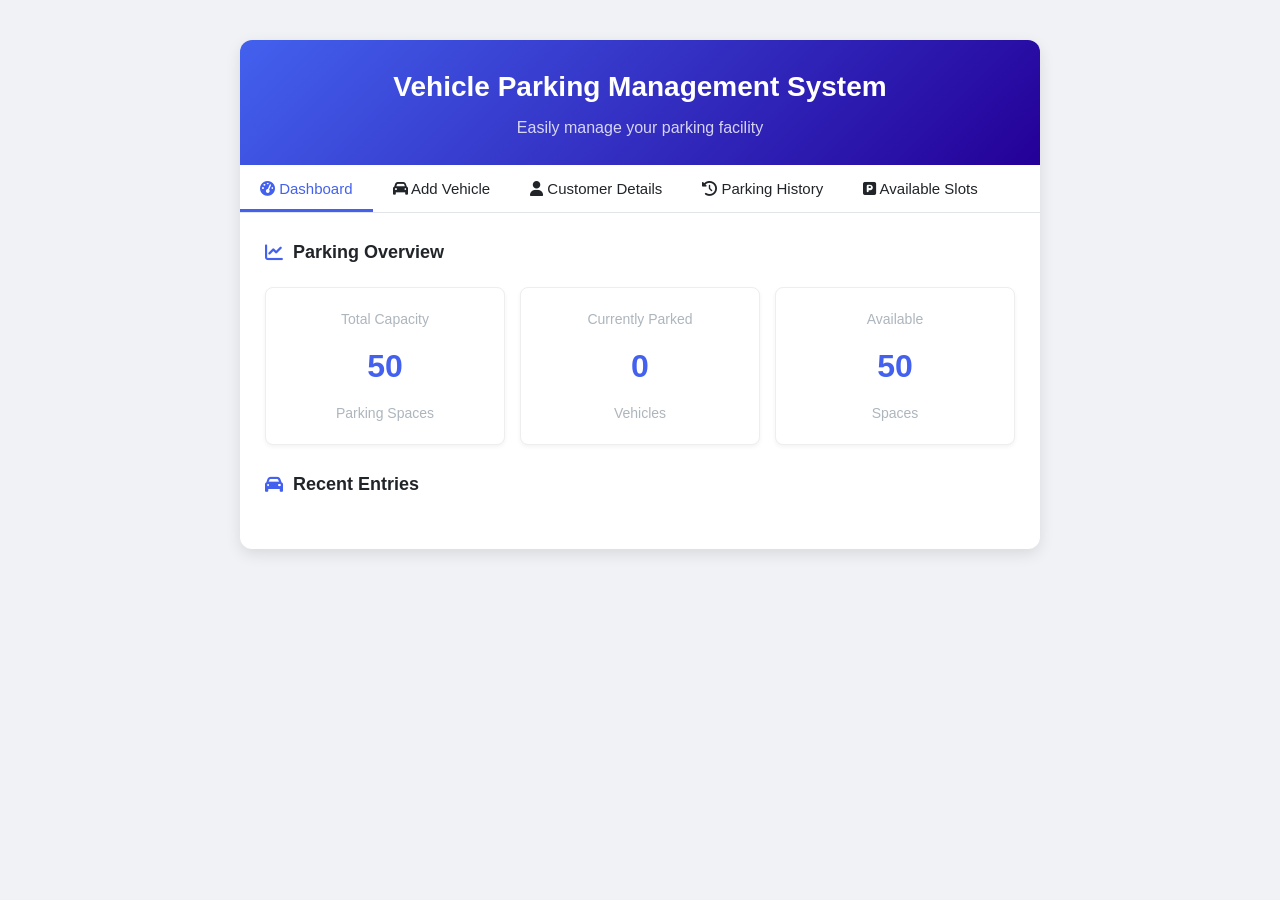
==== target/classes/static/index.html @ e585efd1 "initial commit" ====
<!DOCTYPE html>
<html lang="en">
<head>
    <meta charset="UTF-8">
    <meta name="viewport" content="width=device-width, initial-scale=1.0">
    <title>Vehicle Parking Management System</title>
    <link rel="stylesheet" href="https://cdnjs.cloudflare.com/ajax/libs/font-awesome/6.4.0/css/all.min.css">
    <link rel="stylesheet" href="styles.css">
    <script src="script.js"></script>
</head>
<body>
<div class="container">
    <header>
        <h1>Vehicle Parking Management System</h1>
        <p>Easily manage your parking facility</p>
    </header>

    <div class="tabs">
        <button class="tab-button active" onclick="openTab('dashboardTab')">
            <i class="fas fa-tachometer-alt"></i> Dashboard
        </button>
        <button class="tab-button" onclick="openTab('addVehicleTab')">
            <i class="fas fa-car"></i> Add Vehicle
        </button>
        <button class="tab-button" onclick="openTab('customerDetailsTab')">
            <i class="fas fa-user"></i> Customer Details
        </button>
        <button class="tab-button" onclick="openTab('parkingHistoryTab')">
            <i class="fas fa-history"></i> Parking History
        </button>
        <button class="tab-button" onclick="openTab('availableSlotsTab')">
            <i class="fas fa-parking"></i> Available Slots
        </button>
    </div>

    <div id="dashboardTab" class="content active">
        <h3 class="section-title"><i class="fas fa-chart-line"></i> Parking Overview</h3>

        <div class="stat-cards">
            <div class="stat-card">
                <div class="label">Total Capacity</div>
                <div class="number">50</div>
                <div class="label">Parking Spaces</div>
            </div>
            <div class="stat-card">
                <div class="label">Currently Parked</div>
                <div class="number" id="parkedCount">0</div>
                <div class="label">Vehicles</div>
            </div>
            <div class="stat-card">
                <div class="label">Available</div>
                <div class="number" id="availableCount">50</div>
                <div class="label">Spaces</div>
            </div>
        </div>

        <h3 class="section-title"><i class="fas fa-car"></i> Recent Entries</h3>
        <div id="recentVehicles" class="vehicle-list"></div>
    </div>

    <div id="addVehicleTab" class="content">
        <h3 class="section-title"><i class="fas fa-plus-circle"></i> Add New Vehicle</h3>

        <div class="form-group">
            <div class="input-group">
                <input type="text" id="vehicleNumber" placeholder="Enter Vehicle Number (e.g., ABC123)">
                <select id="vehicleType">
                    <option value="car">Car</option>
                    <option value="motorcycle">Motorcycle</option>
                    <option value="truck">Truck</option>
                </select>
            </div>
        </div>

        <div class="form-group">
            <div class="input-group">
                <input type="text" id="ownerName" placeholder="Owner Name (Optional)">
                <input type="tel" id="ownerPhone" placeholder="Phone Number (Optional)">
            </div>
        </div>

        <button onclick="addVehicle()"><i class="fas fa-plus"></i> Add Vehicle</button>

        <h3 class="section-title" style="margin-top: 30px;"><i class="fas fa-list"></i> Currently Parked Vehicles</h3>
        <div id="vehicleList" class="vehicle-list"></div>
    </div>

    <div id="customerDetailsTab" class="content">
        <h3 class="section-title"><i class="fas fa-users"></i> Customer Details</h3>
        <div class="empty-state">
            <i class="fas fa-user-clock"></i>
            <p>Feature coming soon...</p>
            <p>Track your regular customers and their parking habits</p>
        </div>
    </div>

    <div id="parkingHistoryTab" class="content">
        <h3 class="section-title"><i class="fas fa-history"></i> Parking History</h3>
        <div class="empty-state">
            <i class="fas fa-calendar-alt"></i>
            <p>Feature coming soon...</p>
            <p>See past parking records and analytics</p>
        </div>
    </div>

    <div id="availableSlotsTab" class="content">
        <h3 class="section-title"><i class="fas fa-parking"></i> Available Slots</h3>
        <div class="empty-state">
            <i class="fas fa-map-marked-alt"></i>
            <p>Feature coming soon...</p>
            <p>Visual representation of available parking slots</p>
        </div>
    </div>
</div>
---- target/classes/static/styles.css ----
:root {
    --primary: #4361ee;
    --primary-light: #ffffff;
    --secondary: #ffffff;
    --danger: #e63946;
    --success: #2a9d8f;
    --light: #f8f9fa;
    --dark: #212529;
    --gray: #adb5bd;
}

* {
    margin: 0;
    padding: 0;
    box-sizing: border-box;
}

body {
    font-family: 'Segoe UI', Tahoma, Geneva, Verdana, sans-serif;
    background-color: #f0f2f5;
    color: var(--dark);
    line-height: 1.6;
}

.container {
    max-width: 800px;
    margin: 40px auto;
    background: white;
    border-radius: 12px;
    box-shadow: 0 5px 15px rgba(0, 0, 0, 0.1);
    overflow: hidden;
}

header {
    background: linear-gradient(135deg, var(--primary), rgb(36, 0, 152));
    color: white;
    padding: 25px 20px;
    text-align: center;
}

header h1 {
    font-size: 28px;
    font-weight: 600;
    margin-bottom: 5px;
}

header p {
    opacity: 0.8;
    font-size: 16px;
}

.tabs {
    display: flex;
    background-color: white;
    border-bottom: 1px solid #e1e4e8;
    overflow-x: auto;
    position: sticky;
    top: 0;
    z-index: 10;
}

.tab-button {
    padding: 15px 20px;
    background: none;
    border: none;
    color: var(--dark);
    font-size: 15px;
    font-weight: 500;
    cursor: pointer;
    transition: all 0.3s ease;
    white-space: nowrap;
    position: relative;
}

.tab-button::after {
    content: '';
    position: absolute;
    bottom: 0;
    left: 0;
    width: 100%;
    height: 3px;
    background-color: var(--primary);
    transform: scaleX(0);
    transition: transform 0.3s ease;
}

.tab-button:hover {
    color: var(--primary);
    background-color: white;
}

.tab-button.active {
    color: var(--primary);
}

.tab-button.active::after {
    transform: scaleX(1);
}

.content {
    display: none;
    padding: 25px;
}

.content.active {
    display: block;
    animation: fadeIn 0.5s ease;
}

@keyframes fadeIn {
    from { opacity: 0; transform: translateY(10px); }
    to { opacity: 1; transform: translateY(0); }
}

.section-title {
    margin-bottom: 20px;
    color: var(--dark);
    font-weight: 600;
    font-size: 18px;
    display: flex;
    align-items: center;
}

.section-title i {
    margin-right: 10px;
    color: var(--primary);
}

.form-group {
    margin-bottom: 20px;
}

.input-group {
    display: flex;
    gap: 10px;
}

input, select {
    width: 100%;
    padding: 12px 15px;
    border: 1px solid #ddd;
    border-radius: 6px;
    font-size: 15px;
    transition: border 0.3s ease;
}

input:focus, select:focus {
    border-color: var(--primary);
    outline: none;
    box-shadow: 0 0 0 3px rgba(67, 97, 238, 0.1);
}

button {
    background-color: var(--primary);
    color: white;
    border: none;
    border-radius: 6px;
    padding: 12px 20px;
    cursor: pointer;
    font-size: 15px;
    font-weight: 500;
    transition: all 0.3s ease;
}

button:hover {
    background-color: #011570;
    transform: translateY(-2px);
}

button.secondary {
    background-color: white;
    color: var(--primary);
    border: 1px solid var(--primary);
}

button.secondary:hover {
    background-color: rgba(67, 97, 238, 0.1);
}

button.danger {
    background-color: var(--danger);
}

button.danger:hover {
    background-color: #c1121f;
}

.vehicle-list {
    margin-top: 25px;
}

.vehicle-item {
    display: flex;
    justify-content: space-between;
    align-items: center;
    background: #f8f9fa;
    padding: 15px;
    margin-bottom: 10px;
    border-radius: 8px;
    border-left: 4px solid var(--primary);
    transition: all 0.3s ease;
}

.vehicle-item:hover {
    transform: translateY(-2px);
    box-shadow: 0 4px 6px rgba(0, 0, 0, 0.1);
}

.vehicle-info {
    display: flex;
    flex-direction: column;
}

.vehicle-number {
    font-weight: 600;
    font-size: 16px;
}

.vehicle-time {
    font-size: 14px;
    color: var(--gray);
    margin-top: 4px;
}

.actions button {
    margin-left: 10px;
    padding: 8px 15px;
}

.empty-state {
    text-align: center;
    padding: 40px 20px;
    color: var(--gray);
}

.empty-state i {
    font-size: 48px;
    margin-bottom: 15px;
    color: #ddd;
}

.stat-cards {
    display: grid;
    grid-template-columns: repeat(auto-fill, minmax(220px, 1fr));
    gap: 15px;
    margin-bottom: 25px;
}

.stat-card {
    background: white;
    border-radius: 8px;
    padding: 20px;
    box-shadow: 0 2px 4px rgba(0, 0, 0, 0.05);
    text-align: center;
    border: 1px solid #eee;
}

.stat-card .number {
    font-size: 32px;
    font-weight: 700;
    color: var(--primary);
    margin: 10px 0;
}

.stat-card .label {
    color: var(--gray);
    font-size: 14px;
}

@media (max-width: 768px) {
    .container {
        margin: 20px;
        border-radius: 8px;
    }

    .input-group {
        flex-direction: column;
    }

    .actions {
        display: flex;
        margin-top: 10px;
    }

    .actions button {
        flex: 1;
        margin: 0 5px;
        font-size: 13px;
        padding: 8px;
    }
}
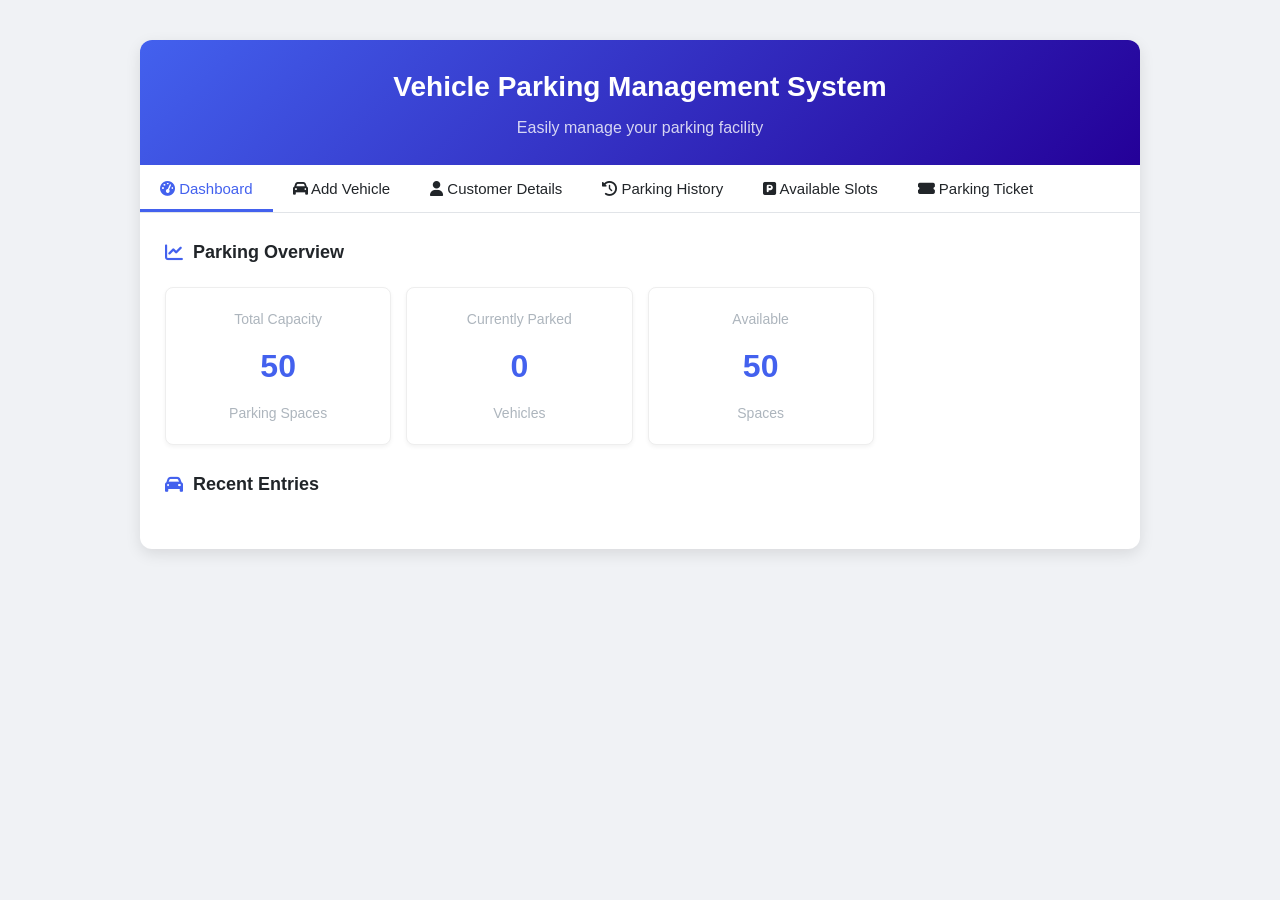
==== commit 45634474: "Merge branch 'main' into dev" ====
--- a/target/classes/static/index.html
+++ b/target/classes/static/index.html
@@ -6,7 +6,6 @@
     <title>Vehicle Parking Management System</title>
     <link rel="stylesheet" href="https://cdnjs.cloudflare.com/ajax/libs/font-awesome/6.4.0/css/all.min.css">
     <link rel="stylesheet" href="styles.css">
-    <script src="script.js"></script>
 </head>
 <body>
 <div class="container">
@@ -30,6 +29,9 @@
         </button>
         <button class="tab-button" onclick="openTab('availableSlotsTab')">
             <i class="fas fa-parking"></i> Available Slots
+        </button>
+        <button class="tab-button" onclick="openTab('parkingTicketTab')">
+            <i class="fas fa-ticket-alt"></i> Parking Ticket
         </button>
     </div>
 
@@ -85,31 +87,83 @@
         <div id="vehicleList" class="vehicle-list"></div>
     </div>
 
+    <!-- Customer Details Tab -->
     <div id="customerDetailsTab" class="content">
         <h3 class="section-title"><i class="fas fa-users"></i> Customer Details</h3>
-        <div class="empty-state">
-            <i class="fas fa-user-clock"></i>
-            <p>Feature coming soon...</p>
-            <p>Track your regular customers and their parking habits</p>
+
+        <div class="customer-tabs">
+            <div class="customer-tab active" onclick="showCustomerTab('allCustomers')">All Customers</div>
+            <div class="customer-tab" onclick="showCustomerTab('frequentCustomers')">Frequent Customers</div>
+            <div class="customer-tab" onclick="showCustomerTab('searchCustomer')">Search Customer</div>
+        </div>
+
+        <div id="allCustomers" class="customer-tab-content active">
+            <div id="customerList" class="vehicle-list"></div>
+        </div>
+
+        <div id="frequentCustomersTab" class="customer-tab-content">
+            <div id="frequentCustomersList" class="vehicle-list"></div>
+        </div>
+
+        <div id="searchCustomer" class="customer-tab-content">
+            <div class="form-group">
+                <div class="input-group">
+                    <input type="text" id="customerPhone" placeholder="Enter Customer Phone Number">
+                    <button onclick="searchCustomer()"><i class="fas fa-search"></i> Search</button>
+                </div>
+            </div>
+            <div id="customerSearchResult" class="vehicle-list"></div>
         </div>
     </div>
 
+    <!-- Parking History Tab -->
     <div id="parkingHistoryTab" class="content">
         <h3 class="section-title"><i class="fas fa-history"></i> Parking History</h3>
-        <div class="empty-state">
-            <i class="fas fa-calendar-alt"></i>
-            <p>Feature coming soon...</p>
-            <p>See past parking records and analytics</p>
+
+        <div class="form-group">
+            <div class="input-group">
+                <input type="text" id="historyVehicleNumber" placeholder="Search by Vehicle Number (Optional)">
+                <button onclick="searchParkingHistory()"><i class="fas fa-search"></i> Search</button>
+            </div>
         </div>
+
+        <div id="historyList" class="vehicle-list"></div>
     </div>
 
+    <!-- Available Slots Tab -->
     <div id="availableSlotsTab" class="content">
-        <h3 class="section-title"><i class="fas fa-parking"></i> Available Slots</h3>
-        <div class="empty-state">
-            <i class="fas fa-map-marked-alt"></i>
-            <p>Feature coming soon...</p>
-            <p>Visual representation of available parking slots</p>
+        <h3 class="section-title"><i class="fas fa-parking"></i> Parking Slots</h3>
+
+        <div class="slot-filter">
+            <button class="slot-filter-btn active" onclick="showAllSlots()">All Slots</button>
+            <button class="slot-filter-btn" onclick="showAvailableSlots()">Available</button>
+            <button class="slot-filter-btn" onclick="showOccupiedSlots()">Occupied</button>
         </div>
+
+        <div id="slotsList" class="slots-container"></div>
+<<<<<<< HEAD
+    </div>
+
+    <!-- Parking Ticket Tab -->
+    <div id="parkingTicketTab" class="content">
+        <h3 class="section-title"><i class="fas fa-ticket-alt"></i> Parking Ticket</h3>
+
+        <div class="form-group">
+            <div class="input-group">
+                <input type="text" id="ticketVehicleNumber" placeholder="Enter Vehicle Number">
+            </div>
+        </div>
+
+        <button onclick="generateTicket()">
+            <i class="fas fa-receipt"></i> Generate Ticket
+        </button>
+
+        <div id="ticketResult" style="margin-top: 20px;"></div>
+=======
+>>>>>>> main
     </div>
 </div>
 
+<script src="script.js"></script>
+</body>
+</html>
--- a/target/classes/static/styles.css
+++ b/target/classes/static/styles.css
@@ -23,7 +23,7 @@
 }
 
 .container {
-    max-width: 800px;
+    max-width: 1000px;
     margin: 40px auto;
     background: white;
     border-radius: 12px;
@@ -164,6 +164,7 @@
 
 button:hover {
     background-color: #011570;
+    color: #ffffff;
     transform: translateY(-2px);
 }
 
@@ -267,6 +268,131 @@
     font-size: 14px;
 }
 
+/* Customer tabs styling */
+.customer-tabs {
+    display: flex;
+    border-bottom: 1px solid #e1e4e8;
+    margin-bottom: 20px;
+}
+
+.customer-tab {
+    padding: 10px 20px;
+    cursor: pointer;
+    font-weight: 500;
+    border-bottom: 2px solid transparent;
+}
+
+.customer-tab.active {
+    color: var(--primary);
+    border-bottom: 2px solid var(--primary);
+}
+
+.customer-tab-content {
+    display: none;
+}
+
+.customer-tab-content.active {
+    display: block;
+}
+
+/* Slots styling */
+.slot-filter {
+    display: flex;
+    margin-bottom: 20px;
+    gap: 10px;
+}
+
+.slot-filter-btn {
+    padding: 8px 15px;
+    background-color: white;
+    color: var(--dark);
+    border: 1px solid #ddd;
+}
+
+.slot-filter-btn.active {
+    background-color: var(--primary);
+    color: white;
+    border-color: var(--primary);
+}
+
+.slots-container {
+    display: grid;
+    grid-template-columns: repeat(auto-fill, minmax(80px, 1fr));
+    gap: 10px;
+}
+
+.slot {
+    height: 80px;
+    border-radius: 8px;
+    display: flex;
+    align-items: center;
+    justify-content: center;
+    font-weight: 600;
+    transition: all 0.3s ease;
+}
+
+.slot.available {
+    background-color: #e8f4ea;
+    color: var(--success);
+    border: 1px solid #c1e7c5;
+}
+
+.slot.occupied {
+    background-color: #fbe9e7;
+    color: var(--danger);
+    border: 1px solid #ffccbc;
+}
+
+/* Ticket styling */
+.ticket {
+    background-color: white;
+    border: 1px dashed #ddd;
+    border-radius: 8px;
+    padding: 20px;
+    margin-top: 20px;
+}
+
+.ticket-header {
+    text-align: center;
+    margin-bottom: 15px;
+    padding-bottom: 15px;
+    border-bottom: 1px dashed #ddd;
+}
+
+.ticket-header h3 {
+    font-size: 20px;
+    color: var(--primary);
+}
+
+.ticket-body {
+    display: grid;
+    grid-template-columns: 1fr 1fr;
+    gap: 15px;
+}
+
+.ticket-info {
+    margin-bottom: 10px;
+}
+
+.ticket-label {
+    font-size: 12px;
+    color: var(--gray);
+    margin-bottom: 3px;
+}
+
+.ticket-value {
+    font-weight: 600;
+}
+
+.ticket-footer {
+    text-align: center;
+    margin-top: 15px;
+    padding-top: 15px;
+    border-top: 1px dashed #ddd;
+    font-size: 12px;
+    color: var(--gray);
+}
+
 @media (max-width: 768px) {
     .container {
         margin: 20px;
@@ -288,4 +414,8 @@
         font-size: 13px;
         padding: 8px;
     }
-}
+
+    .ticket-body {
+        grid-template-columns: 1fr;
+    }
+}
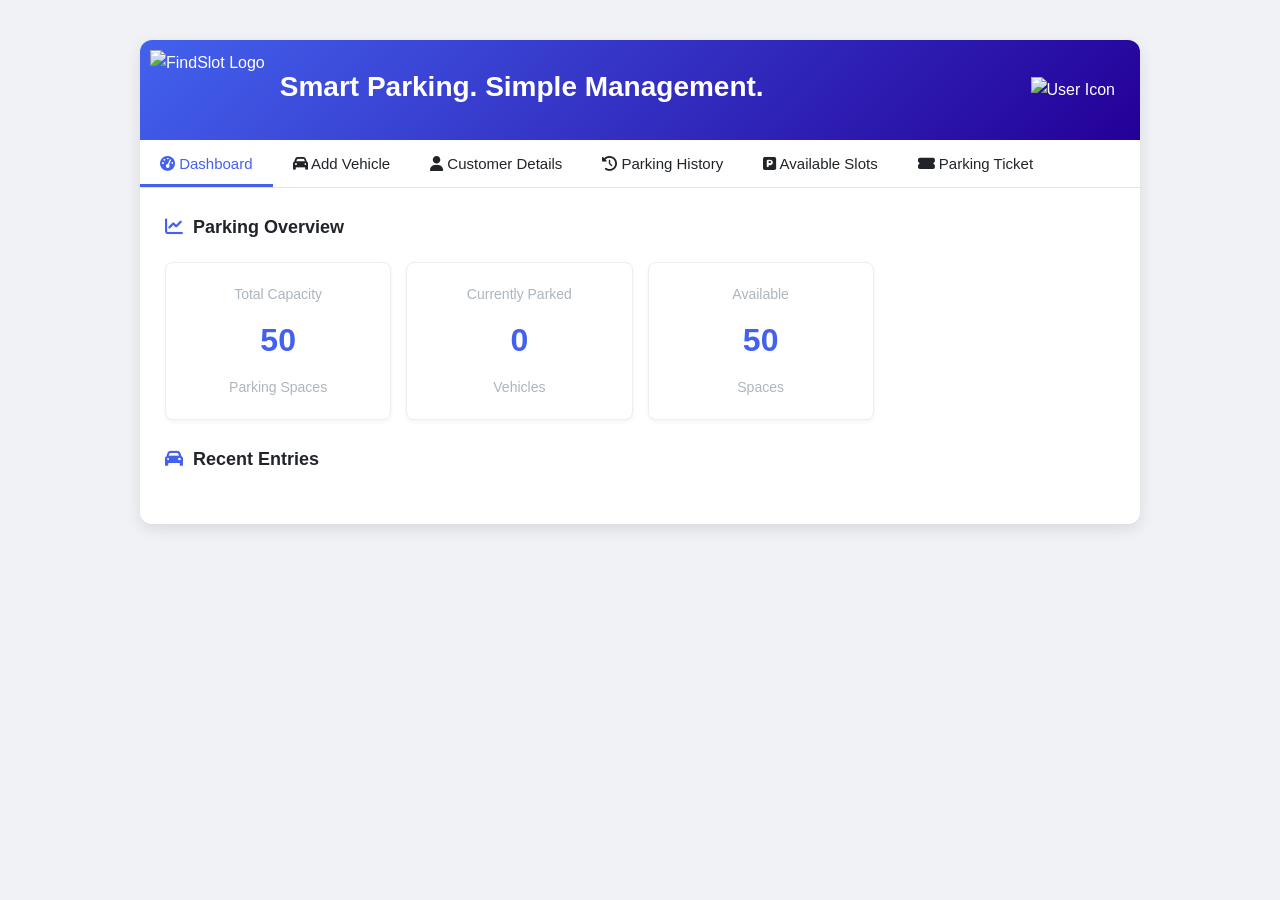
==== commit f3fc7bfc: "Update index.html" ====
--- a/target/classes/static/index.html
+++ b/target/classes/static/index.html
@@ -9,9 +9,15 @@
 </head>
 <body>
 <div class="container">
-    <header>
-        <h1>Vehicle Parking Management System</h1>
-        <p>Easily manage your parking facility</p>
+    <header style="display: flex; align-items: center; justify-content: space-between; padding: 10px;">
+        <div style="display: flex; align-items: center;">
+            <img src="findslotLogo.png" alt="FindSlot Logo" style="height: 70px; margin top: 10px; margin-bottom: 10px; margin-right: 15px;">
+            <h1>Smart Parking. Simple Management.</h1>
+        </div>
+
+        <div>
+            <img src="user.png" alt="User Icon" style="height: 30px; margin-right: 15px;">
+        </div>
     </header>
 
     <div class="tabs">
@@ -141,7 +147,6 @@
         </div>
 
         <div id="slotsList" class="slots-container"></div>
-<<<<<<< HEAD
     </div>
 
     <!-- Parking Ticket Tab -->
@@ -159,8 +164,6 @@
         </button>
 
         <div id="ticketResult" style="margin-top: 20px;"></div>
-=======
->>>>>>> main
     </div>
 </div>
 
